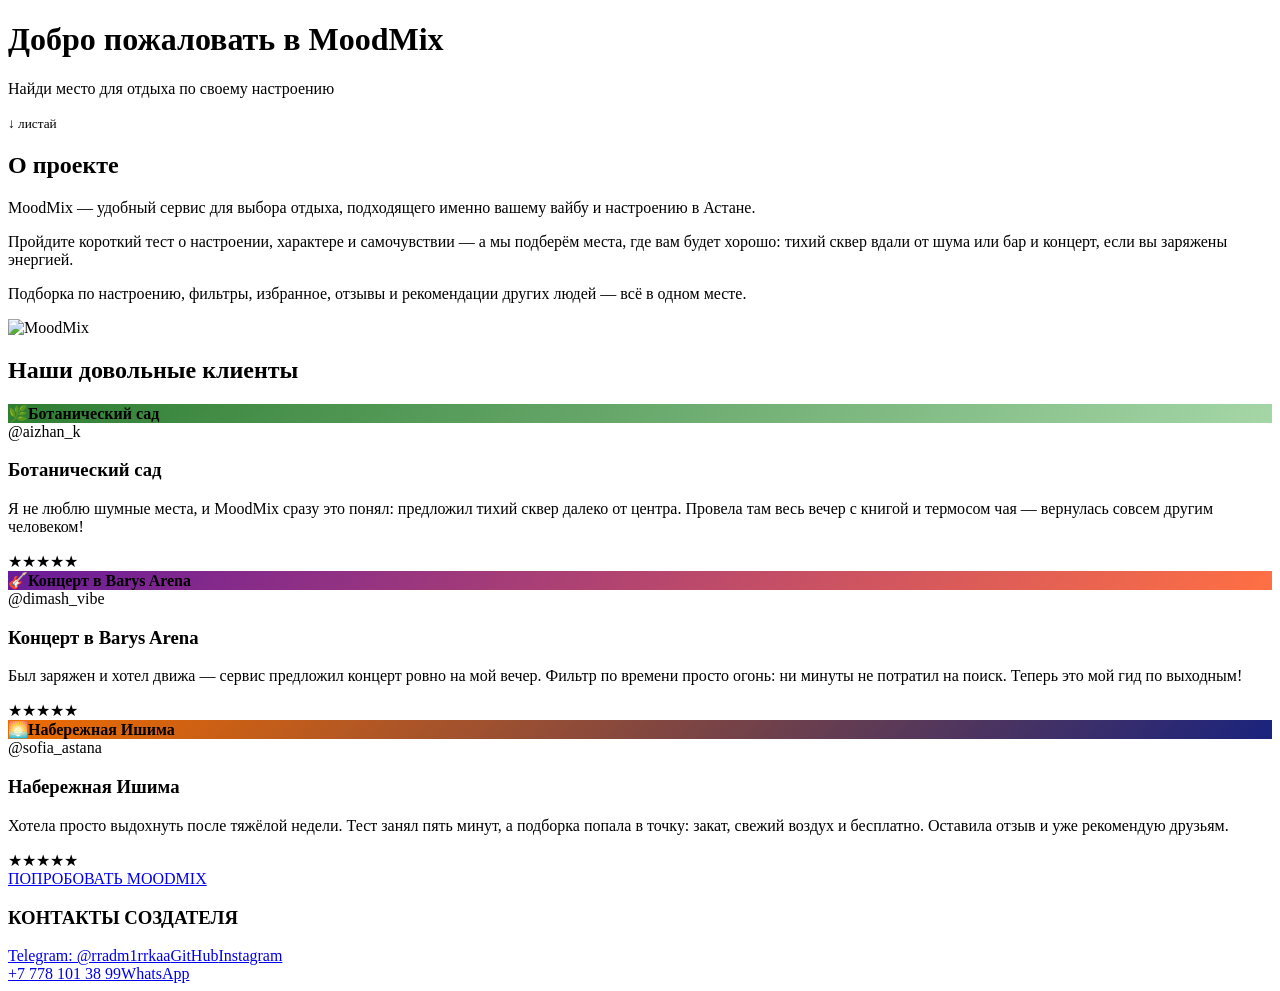
==== html/index.html @ 7e023df2 "html" ====
<!DOCTYPE html>
<html lang="ru"><head><meta charset="UTF-8"><meta name="viewport" content="width=device-width,initial-scale=1">
<title>MoodMix — Твой вайб отдыха в Астане</title>
<link href="https://fonts.googleapis.com/css2?family=Great+Vibes&family=Montserrat:wght@400;600;700&display=swap" rel="stylesheet">
<link rel="stylesheet" href="../css/style.css"></head><body>
<div id="sky"></div><div id="sun"></div><div id="moon"></div><div id="sea"></div>
<header class="hero"><div><h1>Добро пожаловать в MoodMix</h1><p>Найди место для отдыха по своему настроению</p></div><small>↓ листай</small></header>
<section class="about fade glass">
<div><h2 style="text-align:left">О проекте</h2>
<p>MoodMix — удобный сервис для выбора отдыха, подходящего именно вашему вайбу и настроению в Астане.</p>
<p>Пройдите короткий тест о настроении, характере и самочувствии — а мы подберём места, где вам будет хорошо: тихий сквер вдали от шума или бар и концерт, если вы заряжены энергией.</p>
<p>Подборка по настроению, фильтры, избранное, отзывы и рекомендации других людей — всё в одном месте.</p></div>
<img src="../img/logo.png" alt="MoodMix"></section>
<section><h2>Наши довольные клиенты</h2>
<div class="rev glass fade"><div class="ph" style="background:linear-gradient(135deg,#2e7d32,#a5d6a7)">🌿<b>Ботанический сад</b></div><div><div class="user">@aizhan_k</div><h3>Ботанический сад</h3><p>Я не люблю шумные места, и MoodMix сразу это понял: предложил тихий сквер далеко от центра. Провела там весь вечер с книгой и термосом чая — вернулась совсем другим человеком!</p><div class="stars">★★★★★</div></div></div>
<div class="rev glass fade"><div class="ph" style="background:linear-gradient(135deg,#6a1b9a,#ff7043)">🎸<b>Концерт в Barys Arena</b></div><div><div class="user">@dimash_vibe</div><h3>Концерт в Barys Arena</h3><p>Был заряжен и хотел движа — сервис предложил концерт ровно на мой вечер. Фильтр по времени просто огонь: ни минуты не потратил на поиск. Теперь это мой гид по выходным!</p><div class="stars">★★★★★</div></div></div>
<div class="rev glass fade"><div class="ph" style="background:linear-gradient(135deg,#ef6c00,#1a237e)">🌅<b>Набережная Ишима</b></div><div><div class="user">@sofia_astana</div><h3>Набережная Ишима</h3><p>Хотела просто выдохнуть после тяжёлой недели. Тест занял пять минут, а подборка попала в точку: закат, свежий воздух и бесплатно. Оставила отзыв и уже рекомендую друзьям.</p><div class="stars">★★★★★</div></div></div></section>
<section class="cta fade"><a class="btn big" href="app.html">ПОПРОБОВАТЬ MOODMIX</a></section>
<footer><h3>КОНТАКТЫ СОЗДАТЕЛЯ</h3>
<a href="https://t.me/rradm1rrkaa" target="_blank">Telegram: @rradm1rrkaa</a><a href="https://github.com/rradm1rrkaa" target="_blank">GitHub</a><a href="https://www.instagram.com/rradm1rrkaa/" target="_blank">Instagram</a><br>
<a href="tel:+77781013899">+7 778 101 38 99</a><a href="https://wa.me/+77781013899" target="_blank">WhatsApp</a></footer>
<script src="../js/landing.js"></script></body></html>
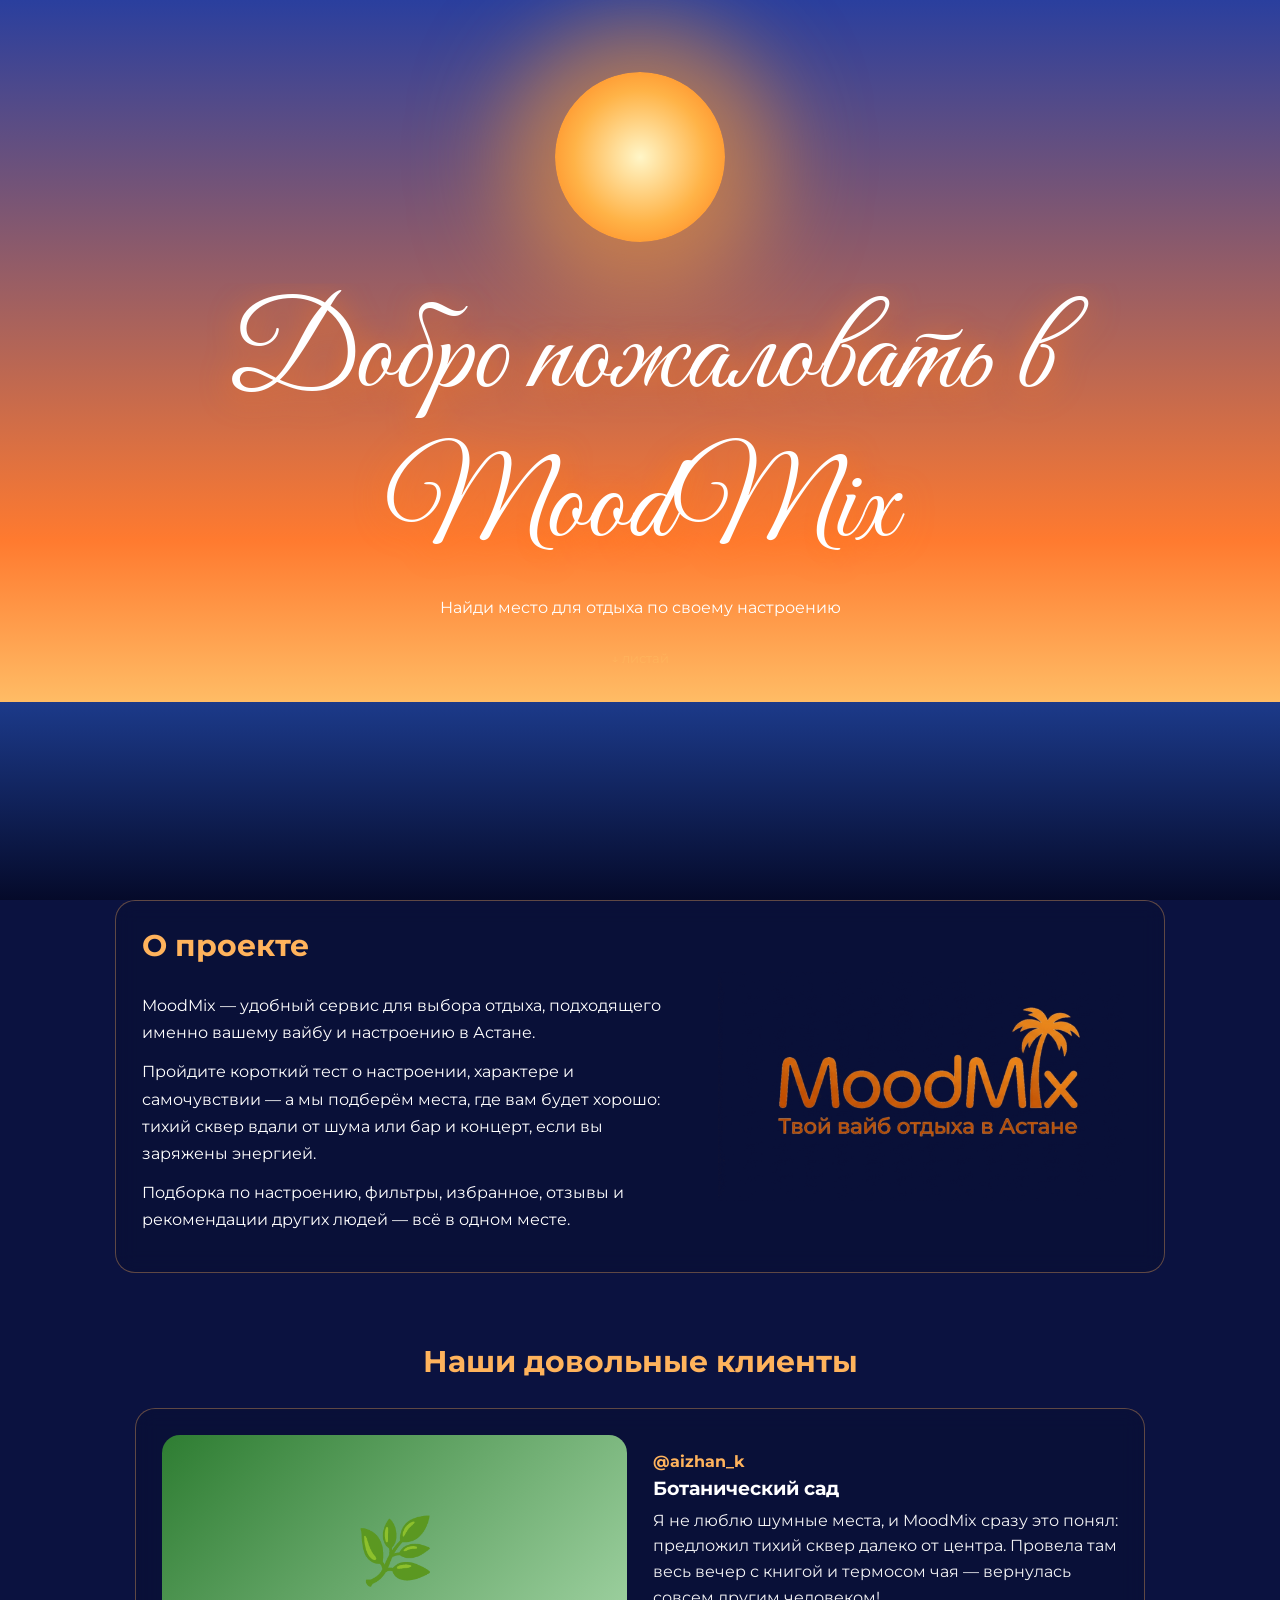
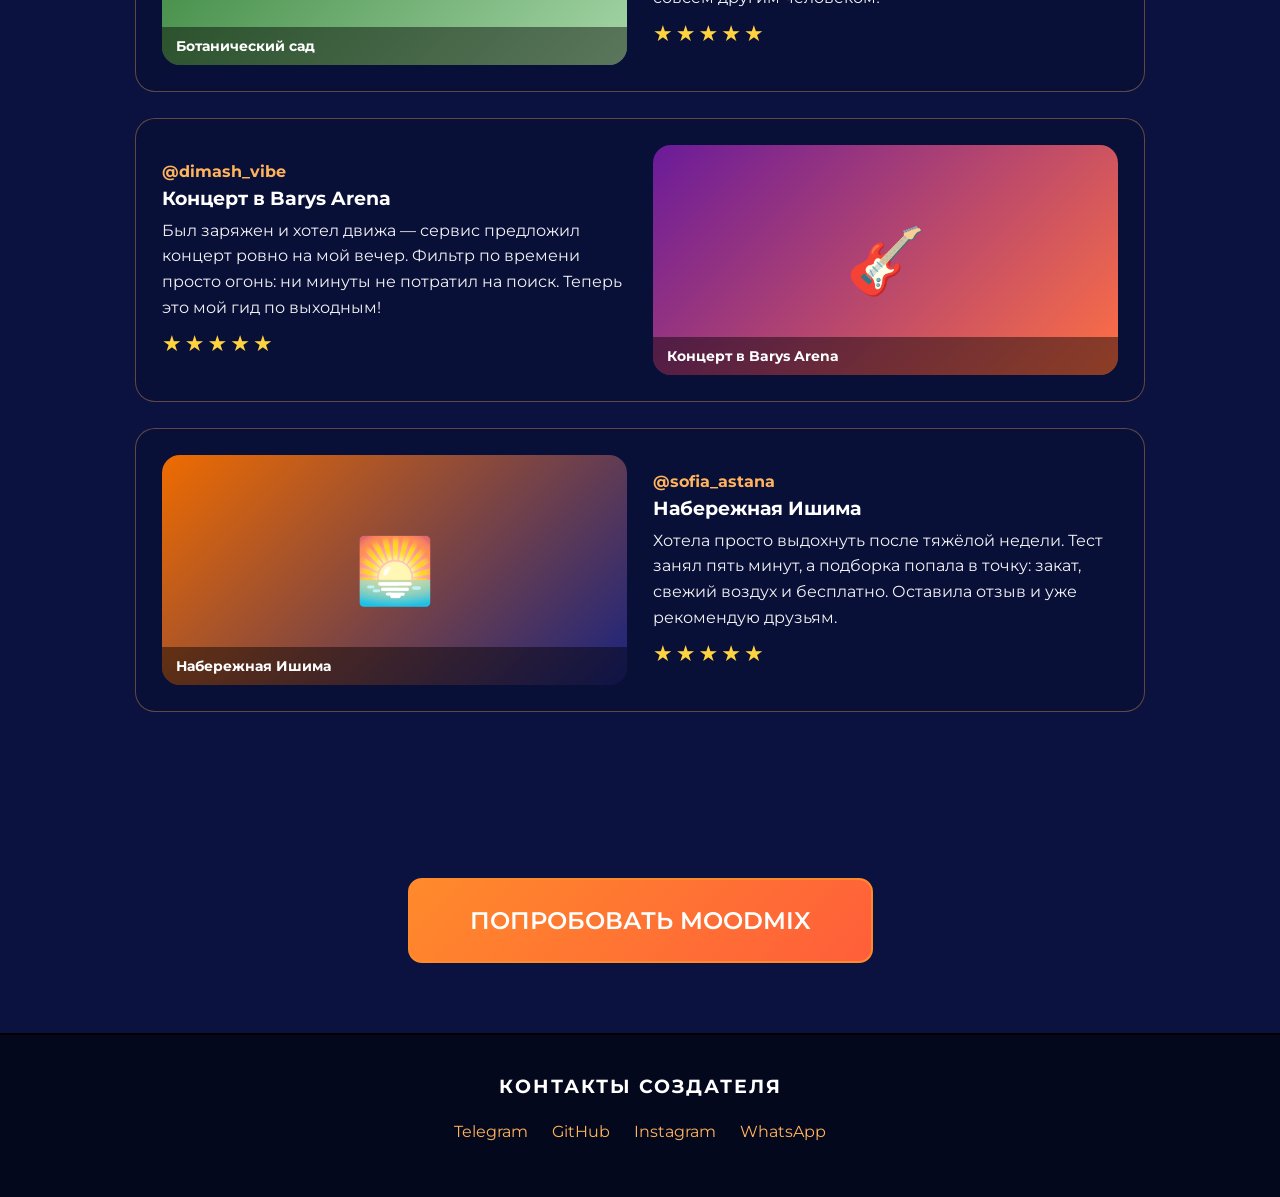
==== commit 6a022b20: "first version" ====
--- a/html/index.html
+++ b/html/index.html
@@ -1,7 +1,7 @@
 <!DOCTYPE html>
 <html lang="ru"><head><meta charset="UTF-8"><meta name="viewport" content="width=device-width,initial-scale=1">
 <title>MoodMix — Твой вайб отдыха в Астане</title>
-<link href="https://fonts.googleapis.com/css2?family=Great+Vibes&family=Montserrat:wght@400;600;700&display=swap" rel="stylesheet">
+<link rel="stylesheet" href="https://fonts.googleapis.com/css2?family=Great+Vibes&family=Montserrat:wght@400;600;700&display=swap" >
 <link rel="stylesheet" href="../css/style.css"></head><body>
 <div id="sky"></div><div id="sun"></div><div id="moon"></div><div id="sea"></div>
 <header class="hero"><div><h1>Добро пожаловать в MoodMix</h1><p>Найди место для отдыха по своему настроению</p></div><small>↓ листай</small></header>
@@ -15,8 +15,7 @@
 <div class="rev glass fade"><div class="ph" style="background:linear-gradient(135deg,#2e7d32,#a5d6a7)">🌿<b>Ботанический сад</b></div><div><div class="user">@aizhan_k</div><h3>Ботанический сад</h3><p>Я не люблю шумные места, и MoodMix сразу это понял: предложил тихий сквер далеко от центра. Провела там весь вечер с книгой и термосом чая — вернулась совсем другим человеком!</p><div class="stars">★★★★★</div></div></div>
 <div class="rev glass fade"><div class="ph" style="background:linear-gradient(135deg,#6a1b9a,#ff7043)">🎸<b>Концерт в Barys Arena</b></div><div><div class="user">@dimash_vibe</div><h3>Концерт в Barys Arena</h3><p>Был заряжен и хотел движа — сервис предложил концерт ровно на мой вечер. Фильтр по времени просто огонь: ни минуты не потратил на поиск. Теперь это мой гид по выходным!</p><div class="stars">★★★★★</div></div></div>
 <div class="rev glass fade"><div class="ph" style="background:linear-gradient(135deg,#ef6c00,#1a237e)">🌅<b>Набережная Ишима</b></div><div><div class="user">@sofia_astana</div><h3>Набережная Ишима</h3><p>Хотела просто выдохнуть после тяжёлой недели. Тест занял пять минут, а подборка попала в точку: закат, свежий воздух и бесплатно. Оставила отзыв и уже рекомендую друзьям.</p><div class="stars">★★★★★</div></div></div></section>
-<section class="cta fade"><a class="btn big" href="app.html">ПОПРОБОВАТЬ MOODMIX</a></section>
+<section class="cta fade"><a class="btn big" href="../html/app.html">ПОПРОБОВАТЬ MOODMIX</a></section>
 <footer><h3>КОНТАКТЫ СОЗДАТЕЛЯ</h3>
-<a href="https://t.me/rradm1rrkaa" target="_blank">Telegram: @rradm1rrkaa</a><a href="https://github.com/rradm1rrkaa" target="_blank">GitHub</a><a href="https://www.instagram.com/rradm1rrkaa/" target="_blank">Instagram</a><br>
-<a href="tel:+77781013899">+7 778 101 38 99</a><a href="https://wa.me/+77781013899" target="_blank">WhatsApp</a></footer>
+<a href="https://t.me/rradm1rrkaa" target="_blank">Telegram</a><a href="https://github.com/rradm1rrkaa" target="_blank">GitHub</a><a href="https://www.instagram.com/rradm1rrkaa/" target="_blank">Instagram</a><a href="https://wa.me/+77781013899" target="_blank">WhatsApp</a></footer>
 <script src="../js/landing.js"></script></body></html>
--- a/css/style.css
+++ b/css/style.css
@@ -0,0 +1,52 @@
+:root{--o:#ff8a2b;--o2:#ffb35c;--n:#0b1240;--g:rgba(10,15,50,.55)}
+*{box-sizing:border-box;margin:0}
+html{scroll-behavior:smooth}
+body{font-family:'Montserrat',system-ui,sans-serif;color:#fff;min-height:100vh;overflow-x:hidden;background:#0b1240}
+#sky{position:fixed;inset:0;z-index:-3}
+#sun,#moon{position:fixed;left:50%;border-radius:50%;z-index:-2;transform:translateX(-50%)}
+#sun{width:170px;height:170px;background:radial-gradient(#fff6c8,#ffb347 55%,#ff7a18);box-shadow:0 0 90px 50px rgba(255,160,50,.55)}
+#moon{width:90px;height:90px;top:14%;background:radial-gradient(circle at 35% 35%,#fff,#d9deef 60%,#aab3d6);box-shadow:0 0 60px 20px rgba(200,215,255,.35);opacity:0}
+#sea{position:fixed;left:0;right:0;bottom:0;height:22vh;z-index:-1;background:linear-gradient(#1c3a8a,#050a2a)}
+.hero{height:100vh;display:grid;place-items:center;text-align:center;padding:20px}
+.hero h1{font-family:'Great Vibes',cursive;font-weight:400;font-size:clamp(48px,10vw,120px);text-shadow:0 4px 30px rgba(255,120,30,.8);animation:write 3.5s ease-out both}
+@keyframes write{from{clip-path:inset(0 100% 0 0)}to{clip-path:inset(0 0 0 0)}}
+.hero p{margin-top:14px;opacity:0;animation:fade 1.5s 3.2s forwards}
+.hero small{position:absolute;bottom:26vh;animation:bob 2s infinite;color:var(--o2)}
+@keyframes fade{to{opacity:1}}@keyframes bob{50%{transform:translateY(8px)}}
+section{max-width:1050px;margin:0 auto;padding:70px 20px}
+h2{font-size:30px;color:var(--o2);margin-bottom:28px;text-align:center}
+.glass{background:var(--g);backdrop-filter:blur(10px);border:1px solid rgba(255,179,92,.35);border-radius:20px;padding:26px}
+.about{display:grid;grid-template-columns:1.3fr 1fr;gap:30px;align-items:center}
+.about img{width:100%}.about p{line-height:1.7;margin-bottom:12px}
+.rev{display:grid;grid-template-columns:1fr 1fr;gap:26px;margin-bottom:26px;align-items:center}
+.rev:nth-child(odd) .ph{order:2}
+.ph{height:230px;border-radius:18px;display:grid;place-items:center;font-size:64px;position:relative;overflow:hidden;background-size:cover;background-position:center}
+.ph b{position:absolute;bottom:0;left:0;right:0;padding:10px 14px;font-size:14px;background:rgba(0,0,0,.45)}
+.user{color:var(--o2);font-weight:700;margin-bottom:6px}.rev h3{margin-bottom:8px}.rev p{line-height:1.6;opacity:.95}
+.stars{color:#ffd23f;font-size:22px;margin-top:10px;letter-spacing:3px}
+.cta{text-align:center}
+.btn{display:inline-block;border:2px solid var(--o);background:linear-gradient(135deg,var(--o),#ff5e3a);color:#fff;padding:14px 28px;border-radius:14px;font:600 15px 'Montserrat',sans-serif;cursor:pointer;text-decoration:none;transition:.25s}
+.btn:hover{transform:translateY(-3px);box-shadow:0 8px 30px rgba(255,138,43,.6)}
+.btn.big{font-size:24px;padding:26px 60px}.btn.ghost{background:transparent}.btn.sm{padding:8px 14px;font-size:13px}
+footer{background:rgba(0,0,0,.55);text-align:center;padding:40px 20px 50px;border-top:2px solid #000}
+footer h3{letter-spacing:2px;margin-bottom:18px}footer a{color:var(--o2);margin:6px 12px;display:inline-block;text-decoration:none}footer a:hover{text-decoration:underline}
+.fade{opacity:0;transform:translateY(40px);transition:1s}.fade.in{opacity:1;transform:none}
+/* app */
+.top{display:flex;justify-content:space-between;align-items:center;padding:14px 22px;position:sticky;top:0;z-index:5;background:rgba(8,12,45,.75);backdrop-filter:blur(8px)}
+.top img{height:44px}.top nav{display:flex;gap:10px;flex-wrap:wrap}
+main{max-width:1050px;margin:0 auto;padding:30px 18px}
+.box{max-width:430px;margin:40px auto}.box h2{margin-bottom:16px}
+input,select,textarea{width:100%;padding:12px;margin:6px 0;border-radius:10px;border:1px solid var(--o2);background:rgba(255,255,255,.1);color:#fff;font:inherit}
+option{color:#000}label{font-size:13px;opacity:.85}
+.opts{display:flex;gap:8px;margin:18px 0}.opts button{flex:1;padding:12px 0;border-radius:10px;border:1px solid var(--o2);background:transparent;color:#fff;cursor:pointer;font-size:13px}.opts button:hover{background:var(--o)}
+.bar{height:8px;background:rgba(255,255,255,.2);border-radius:8px;overflow:hidden}.bar i{display:block;height:100%;background:var(--o);transition:.3s}
+.filters{display:grid;grid-template-columns:repeat(auto-fit,minmax(150px,1fr));gap:10px;margin-bottom:20px}
+.grid{display:grid;grid-template-columns:repeat(auto-fill,minmax(235px,1fr));gap:18px}
+.card{cursor:pointer;padding:0;overflow:hidden;transition:.25s}.card:hover{transform:translateY(-5px)}
+.card .ph{height:130px;border-radius:0}.card div.in{padding:14px;font-size:13px;line-height:1.5}
+.st{font-weight:700}.open{color:#6dff9c}.closed{color:#ff7a7a}
+.modal{position:fixed;inset:0;background:rgba(0,0,10,.7);display:none;place-items:center;z-index:20;padding:14px;overflow:auto}.modal.on{display:grid}
+.mc{background:#121a52;max-width:560px;width:100%;border-radius:20px;padding:22px;border:1px solid var(--o2);max-height:92vh;overflow:auto}
+.car{position:relative}.car .ph{height:200px}.car button{position:absolute;top:50%;background:rgba(0,0,0,.5);color:#fff;border:0;border-radius:50%;width:34px;height:34px;cursor:pointer}
+.row{display:flex;gap:8px;flex-wrap:wrap;margin:12px 0}.rv{border-top:1px solid rgba(255,255,255,.2);padding:8px 0;font-size:13px}
+.tag{display:inline-block;padding:3px 10px;border-radius:20px;background:rgba(255,138,43,.25);font-size:12px;margin:2px}
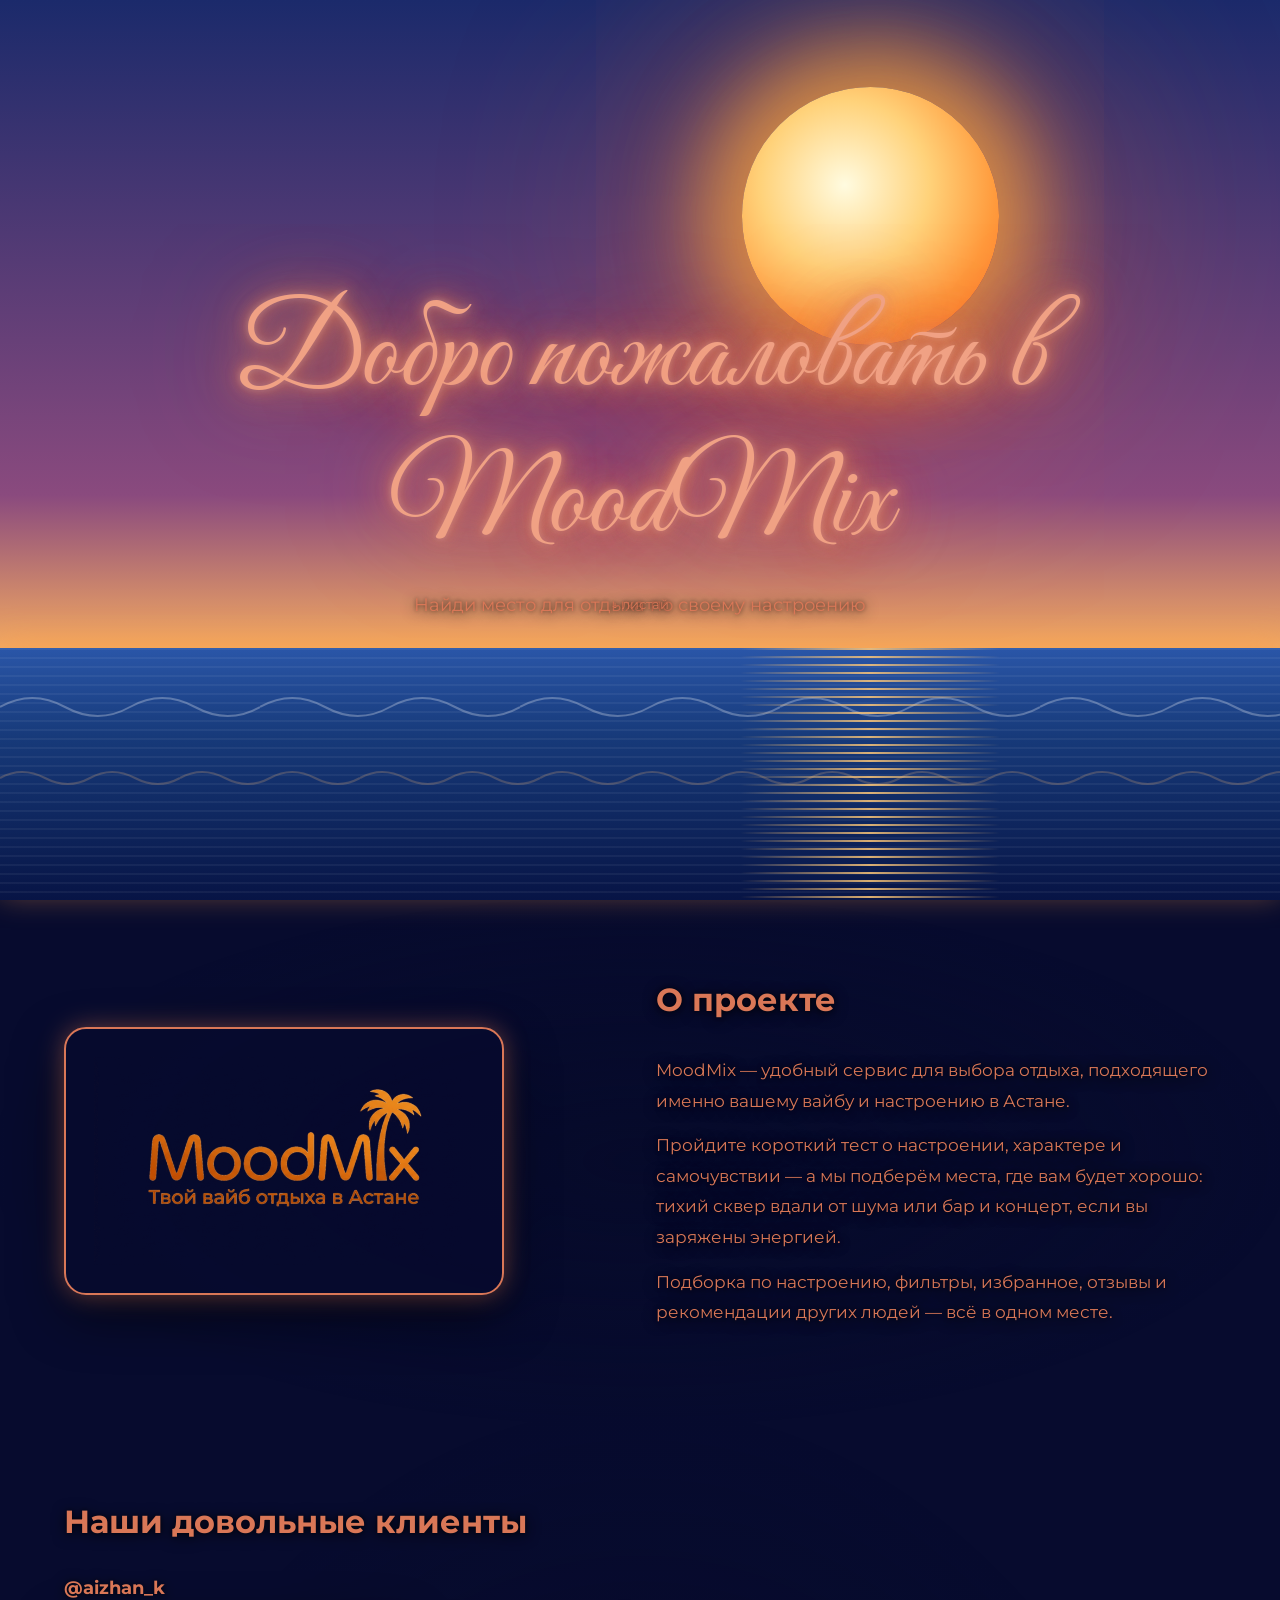
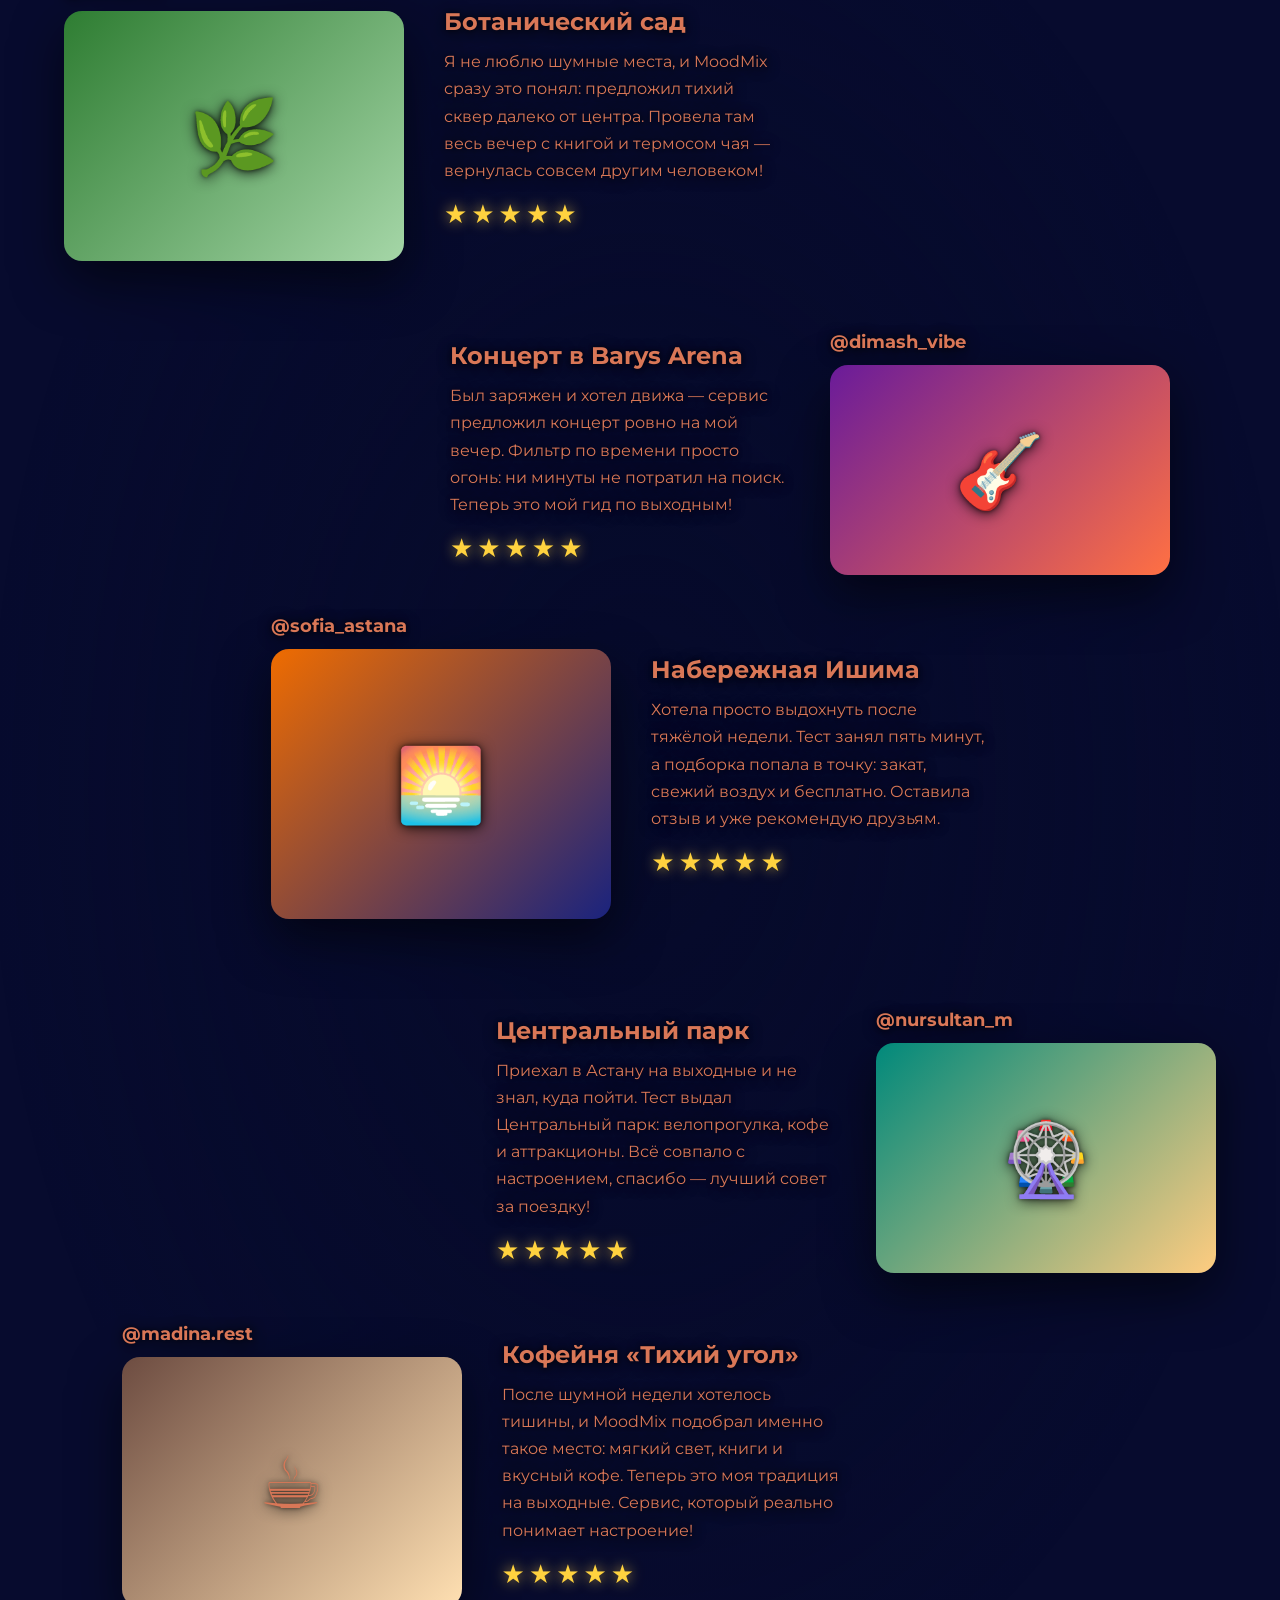
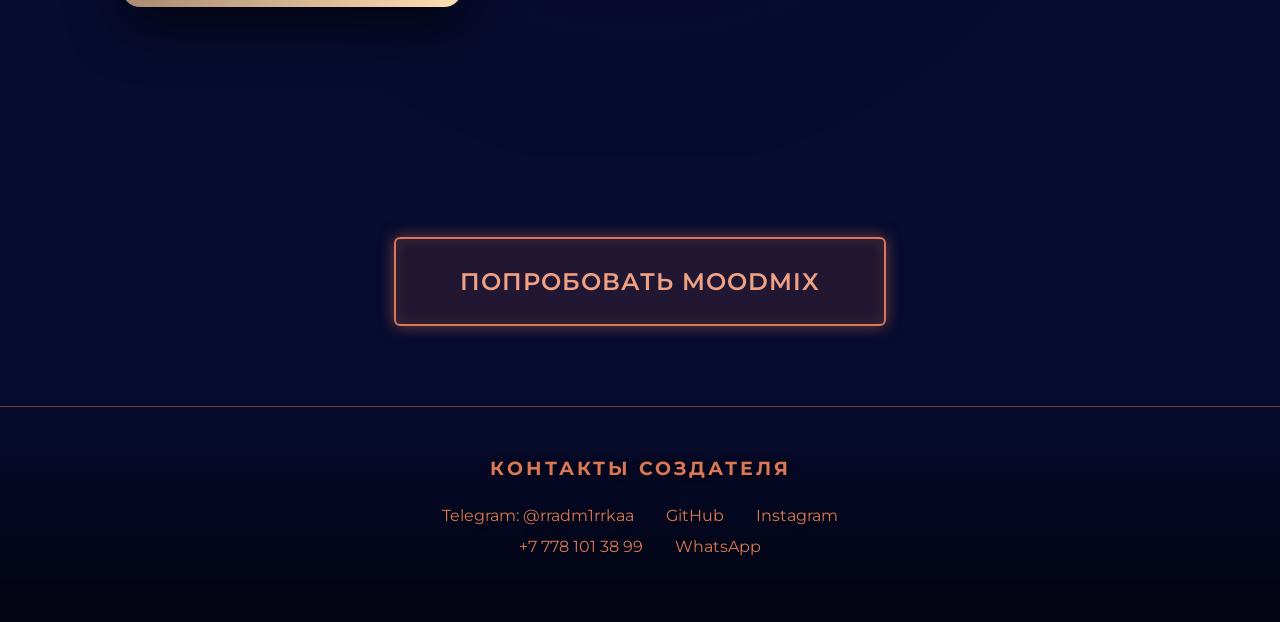
==== commit 9d13ece0: "mvp1" ====
--- a/html/index.html
+++ b/html/index.html
@@ -1,21 +1,114 @@
 <!DOCTYPE html>
-<html lang="ru"><head><meta charset="UTF-8"><meta name="viewport" content="width=device-width,initial-scale=1">
-<title>MoodMix — Твой вайб отдыха в Астане</title>
-<link rel="stylesheet" href="https://fonts.googleapis.com/css2?family=Great+Vibes&family=Montserrat:wght@400;600;700&display=swap" >
-<link rel="stylesheet" href="../css/style.css"></head><body>
-<div id="sky"></div><div id="sun"></div><div id="moon"></div><div id="sea"></div>
-<header class="hero"><div><h1>Добро пожаловать в MoodMix</h1><p>Найди место для отдыха по своему настроению</p></div><small>↓ листай</small></header>
-<section class="about fade glass">
-<div><h2 style="text-align:left">О проекте</h2>
-<p>MoodMix — удобный сервис для выбора отдыха, подходящего именно вашему вайбу и настроению в Астане.</p>
-<p>Пройдите короткий тест о настроении, характере и самочувствии — а мы подберём места, где вам будет хорошо: тихий сквер вдали от шума или бар и концерт, если вы заряжены энергией.</p>
-<p>Подборка по настроению, фильтры, избранное, отзывы и рекомендации других людей — всё в одном месте.</p></div>
-<img src="../img/logo.png" alt="MoodMix"></section>
-<section><h2>Наши довольные клиенты</h2>
-<div class="rev glass fade"><div class="ph" style="background:linear-gradient(135deg,#2e7d32,#a5d6a7)">🌿<b>Ботанический сад</b></div><div><div class="user">@aizhan_k</div><h3>Ботанический сад</h3><p>Я не люблю шумные места, и MoodMix сразу это понял: предложил тихий сквер далеко от центра. Провела там весь вечер с книгой и термосом чая — вернулась совсем другим человеком!</p><div class="stars">★★★★★</div></div></div>
-<div class="rev glass fade"><div class="ph" style="background:linear-gradient(135deg,#6a1b9a,#ff7043)">🎸<b>Концерт в Barys Arena</b></div><div><div class="user">@dimash_vibe</div><h3>Концерт в Barys Arena</h3><p>Был заряжен и хотел движа — сервис предложил концерт ровно на мой вечер. Фильтр по времени просто огонь: ни минуты не потратил на поиск. Теперь это мой гид по выходным!</p><div class="stars">★★★★★</div></div></div>
-<div class="rev glass fade"><div class="ph" style="background:linear-gradient(135deg,#ef6c00,#1a237e)">🌅<b>Набережная Ишима</b></div><div><div class="user">@sofia_astana</div><h3>Набережная Ишима</h3><p>Хотела просто выдохнуть после тяжёлой недели. Тест занял пять минут, а подборка попала в точку: закат, свежий воздух и бесплатно. Оставила отзыв и уже рекомендую друзьям.</p><div class="stars">★★★★★</div></div></div></section>
-<section class="cta fade"><a class="btn big" href="../html/app.html">ПОПРОБОВАТЬ MOODMIX</a></section>
-<footer><h3>КОНТАКТЫ СОЗДАТЕЛЯ</h3>
-<a href="https://t.me/rradm1rrkaa" target="_blank">Telegram</a><a href="https://github.com/rradm1rrkaa" target="_blank">GitHub</a><a href="https://www.instagram.com/rradm1rrkaa/" target="_blank">Instagram</a><a href="https://wa.me/+77781013899" target="_blank">WhatsApp</a></footer>
-<script src="../js/landing.js"></script></body></html>
+<html lang="ru">
+<head>
+  <meta charset="UTF-8">
+  <meta name="viewport" content="width=device-width, initial-scale=1">
+  <title>MoodMix — Твой вайб отдыха в Астане</title>
+  <link href="https://fonts.googleapis.com/css2?family=Great+Vibes&family=Montserrat:wght@400;600;700&display=swap" rel="stylesheet">
+  <link rel="stylesheet" href="../css/style.css">
+</head>
+<body>
+  <!-- Фон: небо, солнце, луна, море (управляется js/landing.js) -->
+  <div id="sky"></div><div id="sun"></div><div id="moon"></div><div id="sea"></div>
+
+  <!-- Приветствие -->
+  <header class="hero">
+    <div>
+      <h1>Добро пожаловать в MoodMix</h1>
+      <p>Найди место для отдыха по своему настроению</p>
+    </div>
+    <small>↓ листай</small>
+  </header>
+
+  <!-- Описание проекта: логотип в рамке слева, текст у правого края -->
+  <section class="about soft fade">
+    <div class="about-text">
+      <h2>О проекте</h2>
+      <p>MoodMix — удобный сервис для выбора отдыха, подходящего именно вашему вайбу и настроению в Астане.</p>
+      <p>Пройдите короткий тест о настроении, характере и самочувствии — а мы подберём места, где вам будет хорошо: тихий сквер вдали от шума или бар и концерт, если вы заряжены энергией.</p>
+      <p>Подборка по настроению, фильтры, избранное, отзывы и рекомендации других людей — всё в одном месте.</p>
+    </div>
+    <div class="logo-frame"><img src="../img/logo.png" alt="MoodMix"></div>
+  </section>
+
+  <!-- Отзывы: 1) юзер 2) фото 3) название места 4) отзыв 5) рейтинг -->
+  <section class="reviews soft">
+    <h2>Наши довольные клиенты</h2>
+
+    <article class="review fade">
+      <div class="review-media">
+        <p class="review-user">@aizhan_k</p>
+        <div class="photo" style="background: linear-gradient(135deg,#2e7d32,#a5d6a7)">🌿</div>
+      </div>
+      <div class="review-body">
+        <h3>Ботанический сад</h3>
+        <p>Я не люблю шумные места, и MoodMix сразу это понял: предложил тихий сквер далеко от центра. Провела там весь вечер с книгой и термосом чая — вернулась совсем другим человеком!</p>
+        <div class="stars">★★★★★</div>
+      </div>
+    </article>
+
+    <article class="review fade">
+      <div class="review-media">
+        <p class="review-user">@dimash_vibe</p>
+        <div class="photo" style="background: linear-gradient(135deg,#6a1b9a,#ff7043)">🎸</div>
+      </div>
+      <div class="review-body">
+        <h3>Концерт в Barys Arena</h3>
+        <p>Был заряжен и хотел движа — сервис предложил концерт ровно на мой вечер. Фильтр по времени просто огонь: ни минуты не потратил на поиск. Теперь это мой гид по выходным!</p>
+        <div class="stars">★★★★★</div>
+      </div>
+    </article>
+
+    <article class="review fade">
+      <div class="review-media">
+        <p class="review-user">@sofia_astana</p>
+        <div class="photo" style="background: linear-gradient(135deg,#ef6c00,#1a237e)">🌅</div>
+      </div>
+      <div class="review-body">
+        <h3>Набережная Ишима</h3>
+        <p>Хотела просто выдохнуть после тяжёлой недели. Тест занял пять минут, а подборка попала в точку: закат, свежий воздух и бесплатно. Оставила отзыв и уже рекомендую друзьям.</p>
+        <div class="stars">★★★★★</div>
+      </div>
+    </article>
+
+    <article class="review fade">
+      <div class="review-media">
+        <p class="review-user">@nursultan_m</p>
+        <div class="photo" style="background: linear-gradient(135deg,#00897b,#ffcc80)">🎡</div>
+      </div>
+      <div class="review-body">
+        <h3>Центральный парк</h3>
+        <p>Приехал в Астану на выходные и не знал, куда пойти. Тест выдал Центральный парк: велопрогулка, кофе и аттракционы. Всё совпало с настроением, спасибо — лучший совет за поездку!</p>
+        <div class="stars">★★★★★</div>
+      </div>
+    </article>
+
+    <article class="review fade">
+      <div class="review-media">
+        <p class="review-user">@madina.rest</p>
+        <div class="photo" style="background: linear-gradient(135deg,#6d4c41,#ffe0b2)">☕</div>
+      </div>
+      <div class="review-body">
+        <h3>Кофейня «Тихий угол»</h3>
+        <p>После шумной недели хотелось тишины, и MoodMix подобрал именно такое место: мягкий свет, книги и вкусный кофе. Теперь это моя традиция на выходные. Сервис, который реально понимает настроение!</p>
+        <div class="stars">★★★★★</div>
+      </div>
+    </article>
+  </section>
+
+  <section class="cta fade">
+    <a class="btn big" href="app.html">ПОПРОБОВАТЬ MOODMIX</a>
+  </section>
+
+  <footer>
+    <h3>КОНТАКТЫ СОЗДАТЕЛЯ</h3>
+    <a href="https://t.me/rradm1rrkaa" target="_blank">Telegram: @rradm1rrkaa</a>
+    <a href="https://github.com/rradm1rrkaa" target="_blank">GitHub</a>
+    <a href="https://www.instagram.com/rradm1rrkaa/" target="_blank">Instagram</a><br>
+    <a href="tel:+77781013899">+7 778 101 38 99</a>
+    <a href="https://wa.me/+77781013899" target="_blank">WhatsApp</a>
+  </footer>
+
+  <script src="../js/landing.js"></script>
+</body>
+</html>
--- a/css/style.css
+++ b/css/style.css
@@ -1,52 +1,187 @@
-:root{--o:#ff8a2b;--o2:#ffb35c;--n:#0b1240;--g:rgba(10,15,50,.55)}
-*{box-sizing:border-box;margin:0}
-html{scroll-behavior:smooth}
-body{font-family:'Montserrat',system-ui,sans-serif;color:#fff;min-height:100vh;overflow-x:hidden;background:#0b1240}
-#sky{position:fixed;inset:0;z-index:-3}
-#sun,#moon{position:fixed;left:50%;border-radius:50%;z-index:-2;transform:translateX(-50%)}
-#sun{width:170px;height:170px;background:radial-gradient(#fff6c8,#ffb347 55%,#ff7a18);box-shadow:0 0 90px 50px rgba(255,160,50,.55)}
-#moon{width:90px;height:90px;top:14%;background:radial-gradient(circle at 35% 35%,#fff,#d9deef 60%,#aab3d6);box-shadow:0 0 60px 20px rgba(200,215,255,.35);opacity:0}
-#sea{position:fixed;left:0;right:0;bottom:0;height:22vh;z-index:-1;background:linear-gradient(#1c3a8a,#050a2a)}
-.hero{height:100vh;display:grid;place-items:center;text-align:center;padding:20px}
-.hero h1{font-family:'Great Vibes',cursive;font-weight:400;font-size:clamp(48px,10vw,120px);text-shadow:0 4px 30px rgba(255,120,30,.8);animation:write 3.5s ease-out both}
-@keyframes write{from{clip-path:inset(0 100% 0 0)}to{clip-path:inset(0 0 0 0)}}
-.hero p{margin-top:14px;opacity:0;animation:fade 1.5s 3.2s forwards}
-.hero small{position:absolute;bottom:26vh;animation:bob 2s infinite;color:var(--o2)}
-@keyframes fade{to{opacity:1}}@keyframes bob{50%{transform:translateY(8px)}}
-section{max-width:1050px;margin:0 auto;padding:70px 20px}
-h2{font-size:30px;color:var(--o2);margin-bottom:28px;text-align:center}
-.glass{background:var(--g);backdrop-filter:blur(10px);border:1px solid rgba(255,179,92,.35);border-radius:20px;padding:26px}
-.about{display:grid;grid-template-columns:1.3fr 1fr;gap:30px;align-items:center}
-.about img{width:100%}.about p{line-height:1.7;margin-bottom:12px}
-.rev{display:grid;grid-template-columns:1fr 1fr;gap:26px;margin-bottom:26px;align-items:center}
-.rev:nth-child(odd) .ph{order:2}
-.ph{height:230px;border-radius:18px;display:grid;place-items:center;font-size:64px;position:relative;overflow:hidden;background-size:cover;background-position:center}
-.ph b{position:absolute;bottom:0;left:0;right:0;padding:10px 14px;font-size:14px;background:rgba(0,0,0,.45)}
-.user{color:var(--o2);font-weight:700;margin-bottom:6px}.rev h3{margin-bottom:8px}.rev p{line-height:1.6;opacity:.95}
-.stars{color:#ffd23f;font-size:22px;margin-top:10px;letter-spacing:3px}
-.cta{text-align:center}
-.btn{display:inline-block;border:2px solid var(--o);background:linear-gradient(135deg,var(--o),#ff5e3a);color:#fff;padding:14px 28px;border-radius:14px;font:600 15px 'Montserrat',sans-serif;cursor:pointer;text-decoration:none;transition:.25s}
-.btn:hover{transform:translateY(-3px);box-shadow:0 8px 30px rgba(255,138,43,.6)}
-.btn.big{font-size:24px;padding:26px 60px}.btn.ghost{background:transparent}.btn.sm{padding:8px 14px;font-size:13px}
-footer{background:rgba(0,0,0,.55);text-align:center;padding:40px 20px 50px;border-top:2px solid #000}
-footer h3{letter-spacing:2px;margin-bottom:18px}footer a{color:var(--o2);margin:6px 12px;display:inline-block;text-decoration:none}footer a:hover{text-decoration:underline}
-.fade{opacity:0;transform:translateY(40px);transition:1s}.fade.in{opacity:1;transform:none}
-/* app */
-.top{display:flex;justify-content:space-between;align-items:center;padding:14px 22px;position:sticky;top:0;z-index:5;background:rgba(8,12,45,.75);backdrop-filter:blur(8px)}
-.top img{height:44px}.top nav{display:flex;gap:10px;flex-wrap:wrap}
-main{max-width:1050px;margin:0 auto;padding:30px 18px}
-.box{max-width:430px;margin:40px auto}.box h2{margin-bottom:16px}
-input,select,textarea{width:100%;padding:12px;margin:6px 0;border-radius:10px;border:1px solid var(--o2);background:rgba(255,255,255,.1);color:#fff;font:inherit}
-option{color:#000}label{font-size:13px;opacity:.85}
-.opts{display:flex;gap:8px;margin:18px 0}.opts button{flex:1;padding:12px 0;border-radius:10px;border:1px solid var(--o2);background:transparent;color:#fff;cursor:pointer;font-size:13px}.opts button:hover{background:var(--o)}
-.bar{height:8px;background:rgba(255,255,255,.2);border-radius:8px;overflow:hidden}.bar i{display:block;height:100%;background:var(--o);transition:.3s}
-.filters{display:grid;grid-template-columns:repeat(auto-fit,minmax(150px,1fr));gap:10px;margin-bottom:20px}
-.grid{display:grid;grid-template-columns:repeat(auto-fill,minmax(235px,1fr));gap:18px}
-.card{cursor:pointer;padding:0;overflow:hidden;transition:.25s}.card:hover{transform:translateY(-5px)}
-.card .ph{height:130px;border-radius:0}.card div.in{padding:14px;font-size:13px;line-height:1.5}
-.st{font-weight:700}.open{color:#6dff9c}.closed{color:#ff7a7a}
-.modal{position:fixed;inset:0;background:rgba(0,0,10,.7);display:none;place-items:center;z-index:20;padding:14px;overflow:auto}.modal.on{display:grid}
-.mc{background:#121a52;max-width:560px;width:100%;border-radius:20px;padding:22px;border:1px solid var(--o2);max-height:92vh;overflow:auto}
-.car{position:relative}.car .ph{height:200px}.car button{position:absolute;top:50%;background:rgba(0,0,0,.5);color:#fff;border:0;border-radius:50%;width:34px;height:34px;cursor:pointer}
-.row{display:flex;gap:8px;flex-wrap:wrap;margin:12px 0}.rv{border-top:1px solid rgba(255,255,255,.2);padding:8px 0;font-size:13px}
-.tag{display:inline-block;padding:3px 10px;border-radius:20px;background:rgba(255,138,43,.25);font-size:12px;margin:2px}
+/* ==========================================================
+   MoodMix — стили. Разделы: 1 Переменные · 2 Фон-закат
+   3 Фон-пляж · 4 Главная · 5 Кнопки · 6 Сервис · 7 Адаптив
+   ========================================================== */
+
+/* ---------- 1. Переменные и база ---------- */
+:root {
+  --c: #D97757;                 /* фирменный цвет Claude */
+  --c-light: #F0A184;
+  --night: #070b2e;
+  --text-shadow: 0 2px 14px rgba(0,0,0,.85), 0 0 4px rgba(0,0,0,.6);
+  --box-shadow: 0 20px 50px rgba(0,0,0,.55);
+  --sun-x: 68%;                 /* положение солнца по горизонтали */
+}
+* { box-sizing: border-box; margin: 0; }
+html { scroll-behavior: smooth; }
+body {
+  font-family: 'Montserrat', system-ui, sans-serif;
+  color: var(--c); text-shadow: var(--text-shadow);
+  background: var(--night); min-height: 100vh; overflow-x: hidden;
+}
+h2 { font-size: 32px; text-align: center; margin-bottom: 36px; }
+
+/* ---------- 2. Фон «закат» (небо, солнце, луна, море) ---------- */
+#sky { position: fixed; inset: 0; z-index: -4; }
+
+#sun {
+  position: fixed; left: var(--sun-x); top: 24%; z-index: -2;
+  width: min(560px, 90vw); aspect-ratio: 1; transform: translate(-50%, -50%);
+}
+#sun::after {                   /* ядро */
+  content: ''; position: absolute; inset: 27%; border-radius: 50%;
+  background: radial-gradient(circle at 40% 38%, #fffbe0, #ffd27a 38%, #ff9a3c 68%, #ff6a1f);
+  box-shadow: 0 0 80px 40px rgba(255,170,60,.7), 0 0 200px 100px rgba(255,110,40,.35);
+}
+#moon {
+  position: fixed; left: 30%; top: 16%; z-index: -2; width: 90px; height: 90px; border-radius: 50%;
+  background: radial-gradient(circle at 35% 35%, #fff, #d9deef 60%, #aab3d6);
+  box-shadow: 0 0 60px 20px rgba(200,215,255,.35); opacity: 0;
+}
+
+#sea {
+  position: fixed; left: 0; right: 0; bottom: 0; height: 28vh; z-index: -1; overflow: hidden;
+  background: linear-gradient(#2a56a8, #173a7a 35%, #071445);
+  box-shadow: 0 -6px 30px rgba(255,160,70,.45);
+}
+#sea::before {                  /* текстура: волны + рябь, медленно «плывут» */
+  content: ''; position: absolute; inset: 0;
+  background:
+    url("data:image/svg+xml,%3Csvg xmlns='http://www.w3.org/2000/svg' width='260' height='44'%3E%3Cpath d='M0 22Q32 4 65 22T130 22T195 22T260 22' fill='none' stroke='rgba(255,255,255,.28)' stroke-width='2'/%3E%3C/svg%3E") repeat-x 0 18% / 260px 44px,
+    url("data:image/svg+xml,%3Csvg xmlns='http://www.w3.org/2000/svg' width='180' height='34'%3E%3Cpath d='M0 17Q22 5 45 17T90 17T135 17T180 17' fill='none' stroke='rgba(255,190,120,.22)' stroke-width='2'/%3E%3C/svg%3E") repeat-x 0 52% / 180px 34px,
+    repeating-linear-gradient(180deg, rgba(255,255,255,.05) 0 2px, transparent 2px 9px);
+  animation: drift 16s linear infinite;
+}
+#sea::after {                   /* солнечная дорожка на воде */
+  content: ''; position: absolute; top: 0; bottom: 0; width: 260px; left: calc(var(--sun-x) - 130px);
+  background: repeating-linear-gradient(180deg, rgba(255,200,120,.85) 0 2px, transparent 2px 8px);
+  -webkit-mask-image: linear-gradient(90deg, transparent, #000 50%, transparent);
+          mask-image: linear-gradient(90deg, transparent, #000 50%, transparent);
+  opacity: var(--sun, 1); animation: shimmer 2.4s ease-in-out infinite alternate;
+}
+@keyframes drift   { to { background-position: 260px 18%, -180px 52%, 0 0; } }
+@keyframes shimmer { from { transform: scaleX(.8); } to { transform: scaleX(1.15); } }
+
+/* ---------- 3. Фон «пляж с пальмами» (страница теста) ---------- */
+#beach { position: fixed; inset: 0; z-index: -3; display: none; }
+#beach svg { width: 100%; height: 100%; }
+[data-scene="beach"] #beach { display: block; }
+[data-scene="beach"] :is(#sky, #sun, #moon, #sea) { display: none; }
+
+/* ---------- 4. Главная ---------- */
+.hero { height: 100vh; display: grid; place-items: center; text-align: center; padding: 20px; position: relative; }
+.hero h1 {
+  font: 400 clamp(46px, 9.5vw, 118px) 'Great Vibes', cursive; color: var(--c-light);
+  text-shadow: 0 0 6px #fff3, 0 0 14px var(--c), 0 0 32px var(--c), 0 0 64px var(--c), 0 0 110px #b4482a;
+  animation: write 3.5s ease-out both, neon 3s 3.5s ease-in-out infinite alternate;
+}
+.hero p { margin-top: 16px; font-size: 18px; opacity: 0; animation: fade 1.5s 3.2s forwards; }
+.hero small { position: absolute; bottom: 32vh; animation: bob 2s infinite; }
+@keyframes write { from { clip-path: inset(-60px 100% -60px -60px); } to { clip-path: inset(-60px); } }
+@keyframes neon  { to { filter: brightness(1.15) drop-shadow(0 0 12px var(--c)); } }
+@keyframes fade  { to { opacity: 1; } }
+@keyframes bob   { 50% { transform: translateY(8px); } }
+
+section { max-width: 1050px; margin: 0 auto; padding: 80px 24px; }
+.soft { background: radial-gradient(ellipse at center, rgba(6,10,40,.6), transparent 72%); }  /* мягкая подложка без рамок */
+
+/* О проекте: логотип в рамке слева, описание у правого края */
+.about { display: grid; grid-template-columns: minmax(260px, 440px) 1fr; gap: 40px; align-items: center; max-width: 1400px; padding: 80px 5vw; }
+.about-text { justify-self: end; max-width: 560px; }
+.logo-frame { order: -1; padding: 28px; border-radius: 22px; background: rgba(7,11,46,.88); border: 2px solid var(--c); box-shadow: 0 0 24px rgba(217,119,87,.45), var(--box-shadow); }
+.about h2 { text-align: left; }
+.about p { line-height: 1.8; margin-bottom: 14px; font-size: 17px; }
+.logo-frame img { display: block; width: 100%; }
+
+/* Отзывы: прижаты к левому краю */
+.reviews { max-width: 1400px; padding: 80px 5vw; }
+.reviews h2 { text-align: left; }
+
+.review { display: grid; grid-template-columns: 1fr 1fr; gap: 40px; align-items: center; width: min(720px, 100%); margin-bottom: 70px; }
+/* «Хаотичное» расположение: у каждого отзыва свой сдвиг, отступ и порядок */
+.review:nth-of-type(1) { margin-left: 0; }
+.review:nth-of-type(2) { margin-left: auto; margin-right: 4%; margin-bottom: 40px; }
+.review:nth-of-type(3) { margin-left: 18%; margin-bottom: 90px; }
+.review:nth-of-type(4) { margin-left: auto; margin-bottom: 50px; }
+.review:nth-of-type(5) { margin-left: 5%; }
+.review:nth-of-type(2) .review-media, .review:nth-of-type(4) .review-media { order: 2; }
+.review:nth-of-type(2) .photo { height: 210px; }
+.review:nth-of-type(3) .photo { height: 270px; }
+.review:nth-of-type(4) .photo { height: 230px; }
+.review-user { font-weight: 700; font-size: 18px; margin-bottom: 12px; }
+.photo { height: 250px; border-radius: 18px; display: grid; place-items: center; font-size: 72px; box-shadow: var(--box-shadow); }
+.review-body h3 { font-size: 24px; margin-bottom: 12px; }
+.review-body p { line-height: 1.7; font-size: 16px; }
+.stars { color: #ffd23f; font-size: 26px; letter-spacing: 4px; margin-top: 14px; text-shadow: 0 0 14px rgba(255,210,63,.7); }
+
+.cta { text-align: center; }
+footer { text-align: center; padding: 50px 20px 60px; border-top: 1px solid rgba(217,119,87,.5); background: linear-gradient(transparent, rgba(0,0,0,.6)); }
+footer h3 { letter-spacing: 3px; margin-bottom: 20px; }
+footer a { color: var(--c); margin: 6px 14px; display: inline-block; text-decoration: none; }
+footer a:hover { color: var(--c-light); text-shadow: 0 0 14px var(--c); }
+.fade { opacity: 0; transform: translateY(40px); transition: 1s; }
+.fade.in { opacity: 1; transform: none; }
+
+/* ---------- 5. Кнопки ---------- */
+.btn {
+  display: inline-block; padding: 14px 28px; border-radius: 14px; cursor: pointer; text-decoration: none;
+  font: 600 15px 'Montserrat', sans-serif; color: var(--c-light); text-shadow: none;
+  border: 2px solid var(--c); background: rgba(217,119,87,.12);
+  box-shadow: 0 0 16px rgba(217,119,87,.5), inset 0 0 14px rgba(217,119,87,.18); transition: .25s;
+}
+.btn:hover { background: var(--c); color: #1b0f0a; transform: translateY(-3px); box-shadow: 0 10px 34px rgba(217,119,87,.75); }
+.btn.big { font-size: 24px; padding: 28px 64px; border-radius: 6px; letter-spacing: 1px; }
+.btn.ghost { background: rgba(0,0,0,.25); box-shadow: 0 4px 14px rgba(0,0,0,.4); }
+.btn.sm { padding: 8px 14px; font-size: 13px; }
+
+/* ---------- 6. Сервис (app.html) ---------- */
+.top { display: flex; justify-content: space-between; align-items: center; padding: 12px 26px; position: sticky; top: 0; z-index: 5; background: rgba(7,11,46,.78); backdrop-filter: blur(8px); box-shadow: 0 6px 24px rgba(0,0,0,.5); }
+.top img { height: 52px; }
+.top nav { display: flex; gap: 10px; flex-wrap: wrap; }
+main { max-width: 1050px; margin: 0 auto; padding: 30px 18px; }
+main.center { display: grid; place-items: center; min-height: calc(100vh - 76px); }
+
+.glass { background: rgba(8,12,40,.68); border: 1px solid rgba(217,119,87,.3); border-radius: 20px; padding: 26px; box-shadow: var(--box-shadow); backdrop-filter: blur(8px); }
+.box { width: min(460px, 92vw); }
+.box h2 { margin-bottom: 16px; }
+.quiz { width: min(580px, 92vw); height: 410px; display: flex; flex-direction: column; justify-content: space-between; }   /* окно теста — фиксированного размера */
+.quiz h2 { min-height: 96px; display: flex; align-items: center; margin: 0; }
+.quiz .opts { display: grid; grid-template-columns: repeat(5, 1fr); margin: 0; }
+
+input, select, textarea { width: 100%; padding: 12px; margin: 6px 0; border-radius: 10px; border: 1px solid var(--c); background: rgba(0,0,0,.35); color: var(--c-light); font: inherit; text-shadow: none; }
+option { color: #000; }
+label { font-size: 13px; }
+.opts { display: flex; gap: 8px; margin: 18px 0; }
+.opts button { flex: 1; padding: 12px 4px; border-radius: 10px; border: 1px solid var(--c); background: rgba(0,0,0,.3); color: var(--c-light); cursor: pointer; font-size: 13px; text-shadow: none; transition: .2s; }
+.opts button:hover { background: var(--c); color: #1b0f0a; }
+.bar { height: 8px; background: rgba(255,255,255,.15); border-radius: 8px; overflow: hidden; }
+.bar i { display: block; height: 100%; background: var(--c); box-shadow: 0 0 12px var(--c); transition: .3s; }
+
+.filters { display: grid; grid-template-columns: repeat(auto-fit, minmax(150px, 1fr)); gap: 10px; margin-bottom: 22px; }
+.grid { display: grid; grid-template-columns: repeat(auto-fill, minmax(240px, 1fr)); gap: 20px; }
+.card { cursor: pointer; padding: 0; overflow: hidden; transition: .25s; }
+.card:hover { transform: translateY(-5px); }
+.card .ph { height: 130px; display: grid; place-items: center; font-size: 56px; }
+.card .in { padding: 14px; font-size: 13px; line-height: 1.55; }
+.st { font-weight: 700; }
+.open { color: #6dff9c; }
+.closed { color: #ff7a7a; }
+
+.modal { position: fixed; inset: 0; background: rgba(0,0,10,.7); display: none; place-items: center; z-index: 20; padding: 14px; overflow: auto; }
+.modal.on { display: grid; }
+.mc { background: #0f1648; max-width: 560px; width: 100%; border-radius: 20px; padding: 22px; border: 1px solid var(--c); box-shadow: var(--box-shadow); max-height: 92vh; overflow: auto; }
+.car { position: relative; }
+.car .ph { height: 200px; border-radius: 14px; display: grid; place-items: center; font-size: 64px; }
+.car button { position: absolute; top: 50%; background: rgba(0,0,0,.55); color: var(--c-light); border: 0; border-radius: 50%; width: 34px; height: 34px; cursor: pointer; }
+.row { display: flex; gap: 8px; flex-wrap: wrap; margin: 12px 0; }
+.rv { border-top: 1px solid rgba(217,119,87,.3); padding: 8px 0; font-size: 13px; }
+.tag { display: inline-block; padding: 3px 10px; border-radius: 20px; background: rgba(217,119,87,.22); font-size: 12px; margin: 2px; }
+
+/* ---------- 7. Адаптив ---------- */
+@media (max-width: 760px) {
+  .about, .review { grid-template-columns: 1fr; gap: 24px; }
+  .about-text { justify-self: start; }
+  .review:nth-of-type(n) { margin-left: 0; margin-right: 0; }
+  .review:nth-of-type(n) .review-media { order: 0; }
+  .btn.big { font-size: 18px; padding: 20px 28px; }
+}
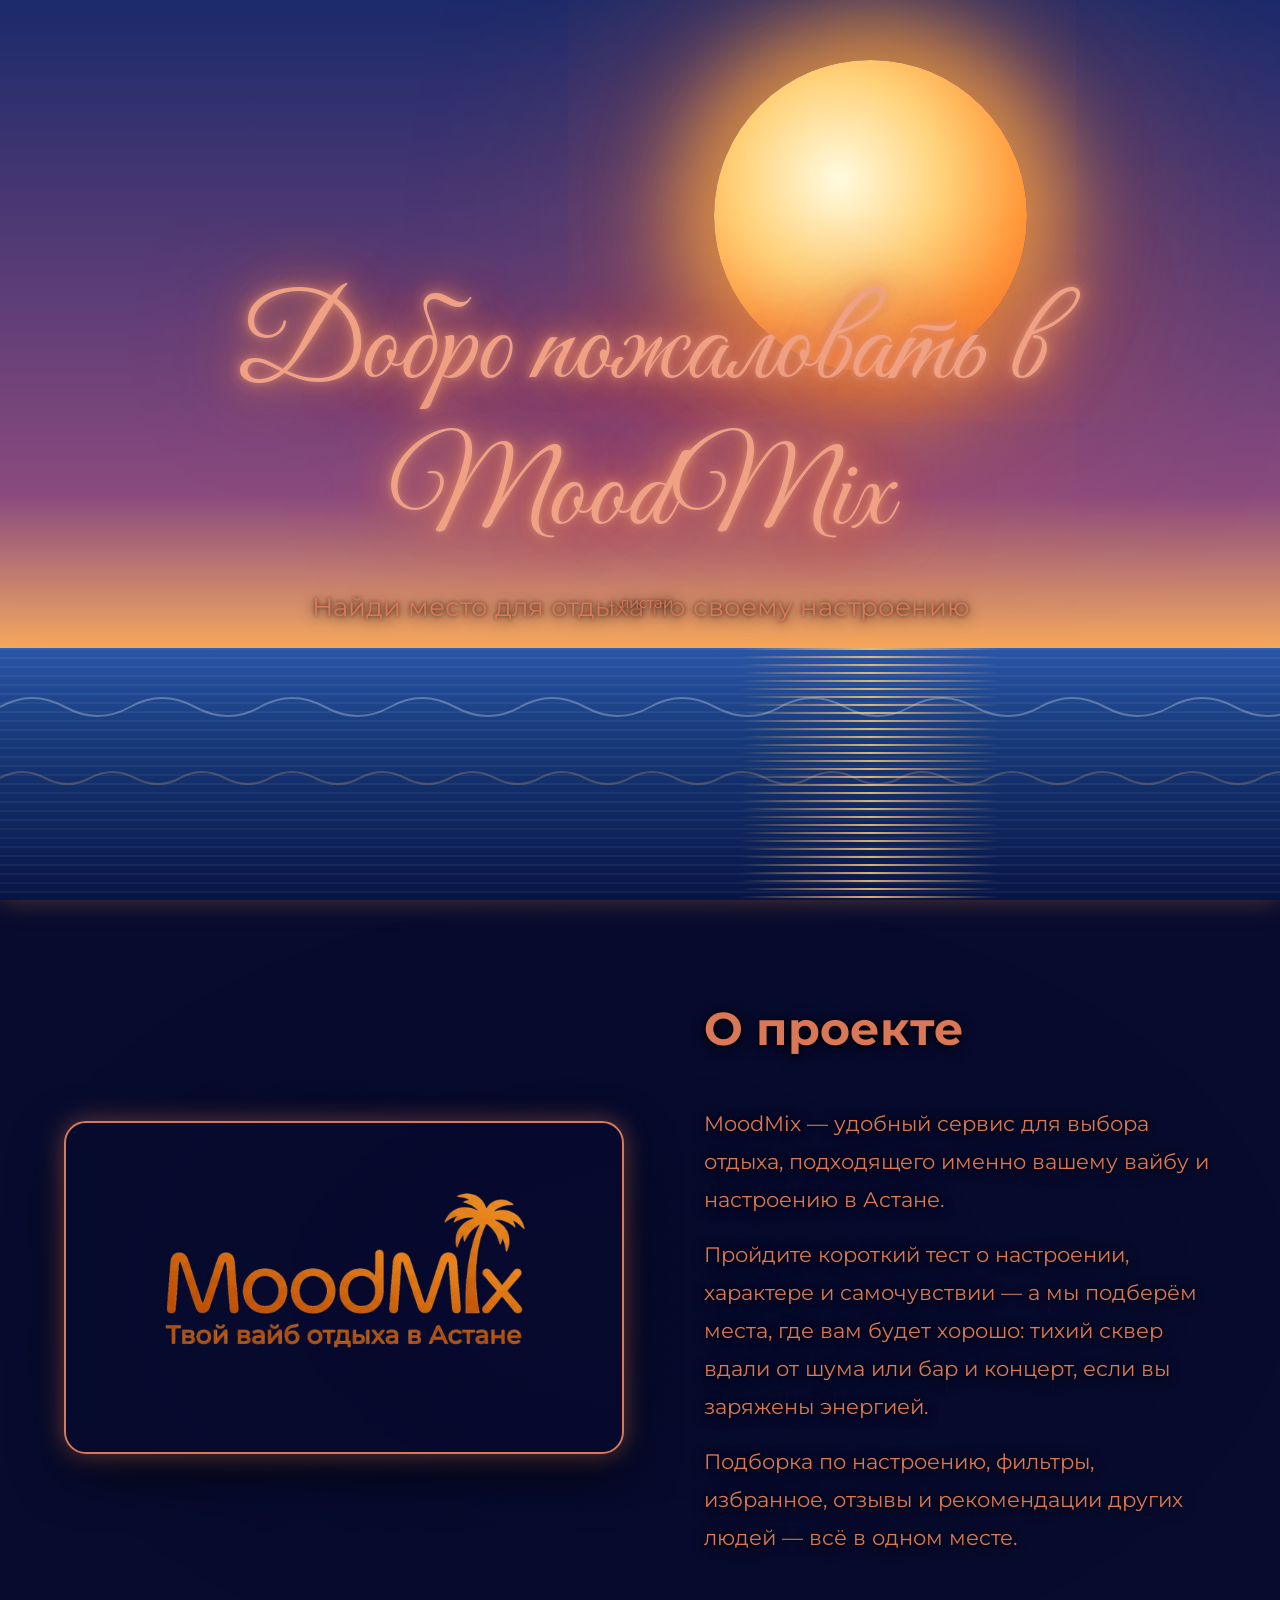
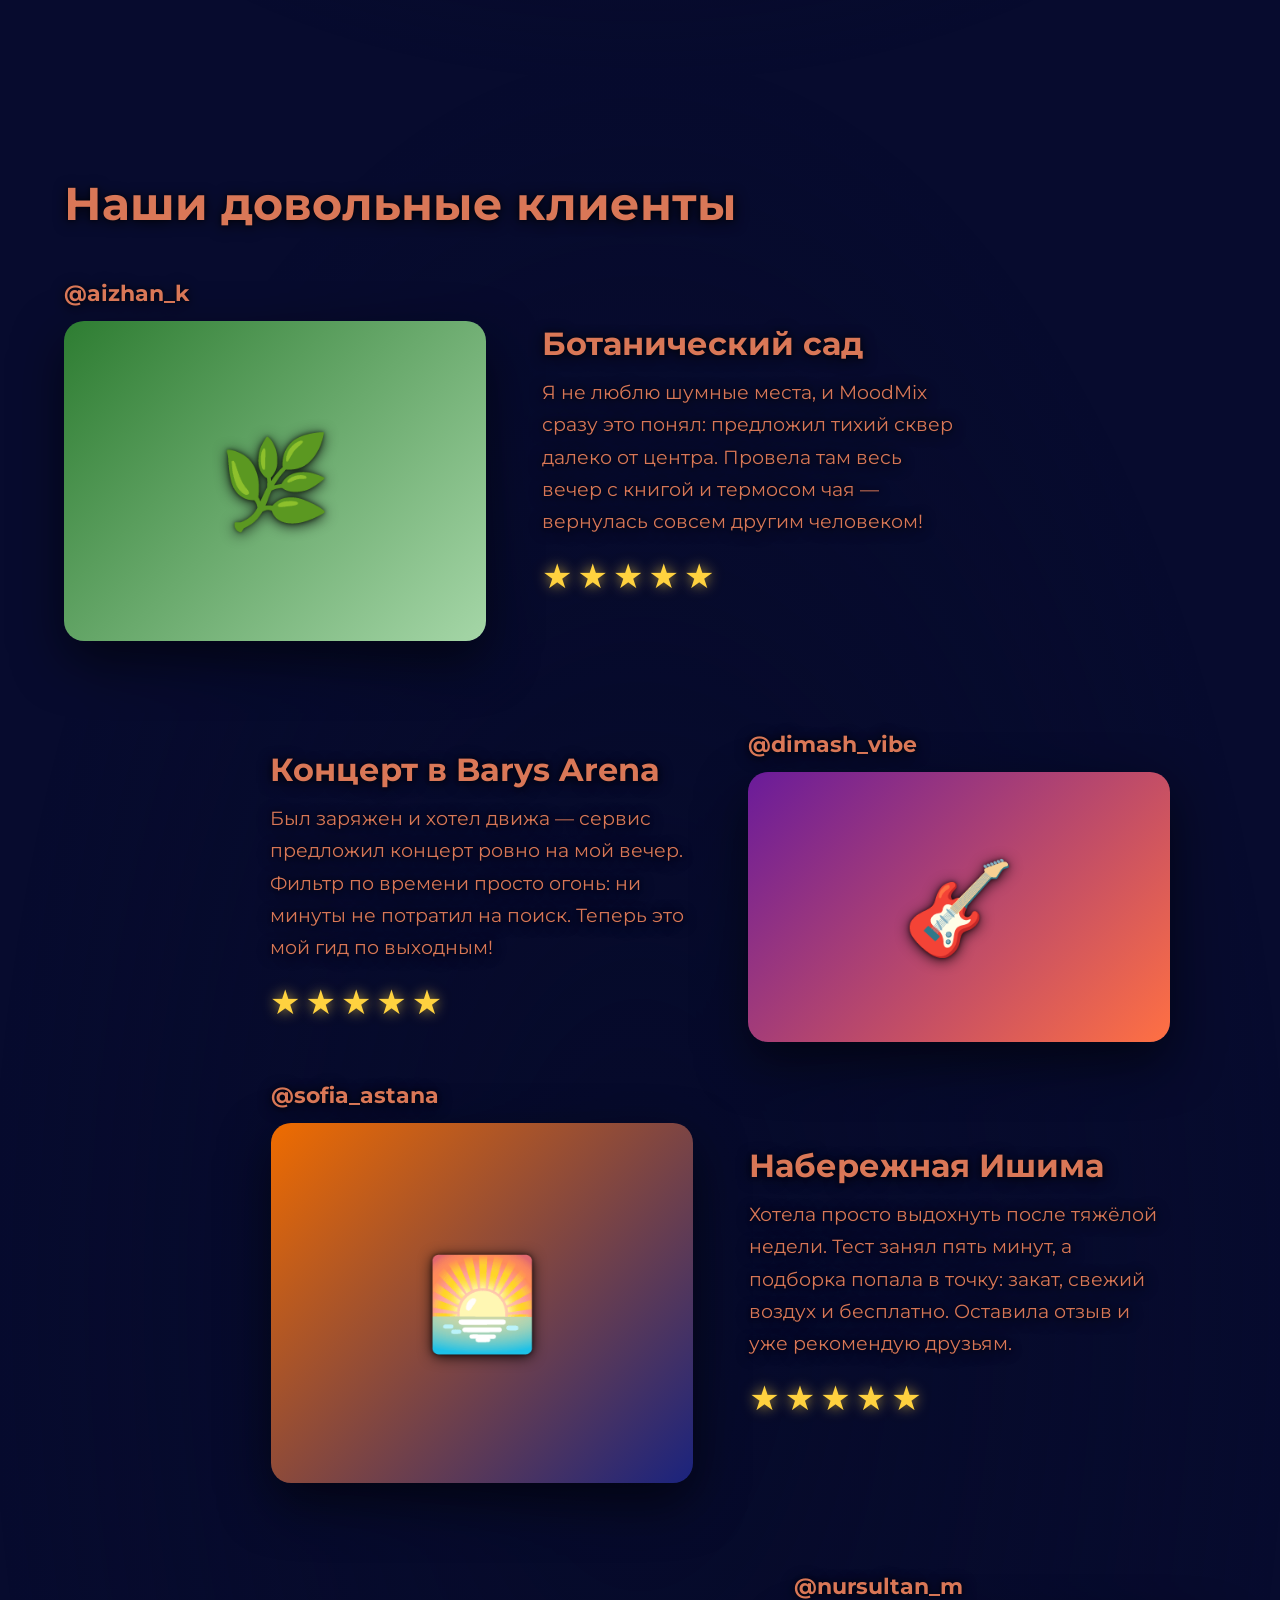
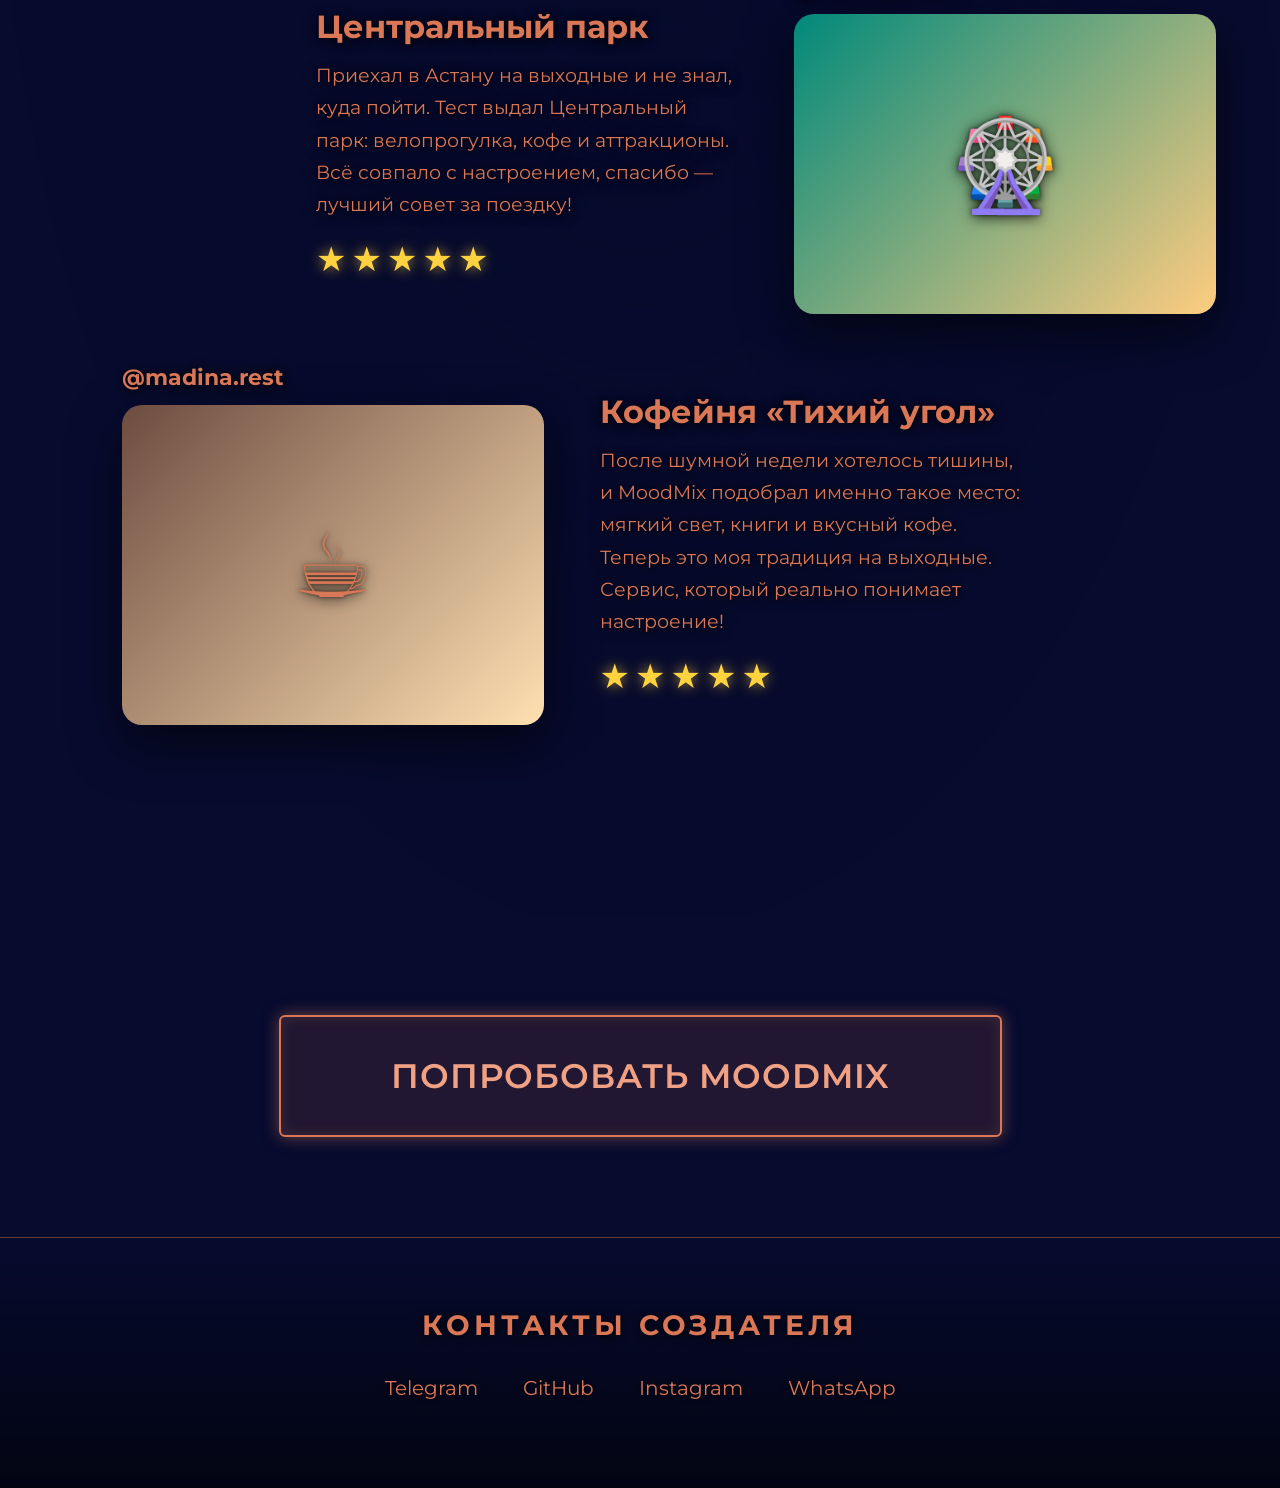
==== commit cecb3c0a: "mvp2" ====
--- a/html/index.html
+++ b/html/index.html
@@ -102,10 +102,9 @@
 
   <footer>
     <h3>КОНТАКТЫ СОЗДАТЕЛЯ</h3>
-    <a href="https://t.me/rradm1rrkaa" target="_blank">Telegram: @rradm1rrkaa</a>
+    <a href="https://t.me/rradm1rrkaa" target="_blank">Telegram</a>
     <a href="https://github.com/rradm1rrkaa" target="_blank">GitHub</a>
-    <a href="https://www.instagram.com/rradm1rrkaa/" target="_blank">Instagram</a><br>
-    <a href="tel:+77781013899">+7 778 101 38 99</a>
+    <a href="https://www.instagram.com/rradm1rrkaa/" target="_blank">Instagram</a>
     <a href="https://wa.me/+77781013899" target="_blank">WhatsApp</a>
   </footer>
 
--- a/css/style.css
+++ b/css/style.css
@@ -17,16 +17,16 @@
 body {
   font-family: 'Montserrat', system-ui, sans-serif;
   color: var(--c); text-shadow: var(--text-shadow);
-  background: var(--night); min-height: 100vh; overflow-x: hidden;
+  background: var(--night); min-height: 100vh; overflow-x: hidden; font-size: 18px;
 }
-h2 { font-size: 32px; text-align: center; margin-bottom: 36px; }
+h2 { font-size: 46px; text-align: center; margin-bottom: 48px; }
 
 /* ---------- 2. Фон «закат» (небо, солнце, луна, море) ---------- */
 #sky { position: fixed; inset: 0; z-index: -4; }
 
 #sun {
   position: fixed; left: var(--sun-x); top: 24%; z-index: -2;
-  width: min(560px, 90vw); aspect-ratio: 1; transform: translate(-50%, -50%);
+  width: min(680px, 90vw); aspect-ratio: 1; transform: translate(-50%, -50%);
 }
 #sun::after {                   /* ядро */
   content: ''; position: absolute; inset: 27%; border-radius: 50%;
@@ -75,29 +75,28 @@
   text-shadow: 0 0 6px #fff3, 0 0 14px var(--c), 0 0 32px var(--c), 0 0 64px var(--c), 0 0 110px #b4482a;
   animation: write 3.5s ease-out both, neon 3s 3.5s ease-in-out infinite alternate;
 }
-.hero p { margin-top: 16px; font-size: 18px; opacity: 0; animation: fade 1.5s 3.2s forwards; }
+.hero p { margin-top: 20px; font-size: 26px; opacity: 0; animation: fade 1.5s 3.2s forwards; }
 .hero small { position: absolute; bottom: 32vh; animation: bob 2s infinite; }
 @keyframes write { from { clip-path: inset(-60px 100% -60px -60px); } to { clip-path: inset(-60px); } }
 @keyframes neon  { to { filter: brightness(1.15) drop-shadow(0 0 12px var(--c)); } }
 @keyframes fade  { to { opacity: 1; } }
 @keyframes bob   { 50% { transform: translateY(8px); } }
 
-section { max-width: 1050px; margin: 0 auto; padding: 80px 24px; }
+section { max-width: 1840px; margin: 0 auto; padding: 100px 5vw; }
 .soft { background: radial-gradient(ellipse at center, rgba(6,10,40,.6), transparent 72%); }  /* мягкая подложка без рамок */
 
 /* О проекте: логотип в рамке слева, описание у правого края */
-.about { display: grid; grid-template-columns: minmax(260px, 440px) 1fr; gap: 40px; align-items: center; max-width: 1400px; padding: 80px 5vw; }
-.about-text { justify-self: end; max-width: 560px; }
+.about { display: grid; grid-template-columns: minmax(320px, 560px) 1fr; gap: 80px; align-items: center; }
+.about-text { justify-self: end; max-width: 780px; }
 .logo-frame { order: -1; padding: 28px; border-radius: 22px; background: rgba(7,11,46,.88); border: 2px solid var(--c); box-shadow: 0 0 24px rgba(217,119,87,.45), var(--box-shadow); }
 .about h2 { text-align: left; }
-.about p { line-height: 1.8; margin-bottom: 14px; font-size: 17px; }
+.about p { line-height: 1.8; margin-bottom: 18px; font-size: 21px; }
 .logo-frame img { display: block; width: 100%; }
 
 /* Отзывы: прижаты к левому краю */
-.reviews { max-width: 1400px; padding: 80px 5vw; }
 .reviews h2 { text-align: left; }
 
-.review { display: grid; grid-template-columns: 1fr 1fr; gap: 40px; align-items: center; width: min(720px, 100%); margin-bottom: 70px; }
+.review { display: grid; grid-template-columns: 1fr 1fr; gap: 56px; align-items: center; width: min(900px, 100%); margin-bottom: 90px; }
 /* «Хаотичное» расположение: у каждого отзыва свой сдвиг, отступ и порядок */
 .review:nth-of-type(1) { margin-left: 0; }
 .review:nth-of-type(2) { margin-left: auto; margin-right: 4%; margin-bottom: 40px; }
@@ -105,19 +104,19 @@
 .review:nth-of-type(4) { margin-left: auto; margin-bottom: 50px; }
 .review:nth-of-type(5) { margin-left: 5%; }
 .review:nth-of-type(2) .review-media, .review:nth-of-type(4) .review-media { order: 2; }
-.review:nth-of-type(2) .photo { height: 210px; }
-.review:nth-of-type(3) .photo { height: 270px; }
-.review:nth-of-type(4) .photo { height: 230px; }
-.review-user { font-weight: 700; font-size: 18px; margin-bottom: 12px; }
-.photo { height: 250px; border-radius: 18px; display: grid; place-items: center; font-size: 72px; box-shadow: var(--box-shadow); }
-.review-body h3 { font-size: 24px; margin-bottom: 12px; }
-.review-body p { line-height: 1.7; font-size: 16px; }
-.stars { color: #ffd23f; font-size: 26px; letter-spacing: 4px; margin-top: 14px; text-shadow: 0 0 14px rgba(255,210,63,.7); }
+.review:nth-of-type(2) .photo { height: 270px; }
+.review:nth-of-type(3) .photo { height: 360px; }
+.review:nth-of-type(4) .photo { height: 300px; }
+.review-user { font-weight: 700; font-size: 22px; margin-bottom: 14px; }
+.photo { height: 320px; border-radius: 20px; display: grid; place-items: center; font-size: 90px; box-shadow: var(--box-shadow); }
+.review-body h3 { font-size: 32px; margin-bottom: 14px; }
+.review-body p { line-height: 1.7; font-size: 19px; }
+.stars { color: #ffd23f; font-size: 34px; letter-spacing: 5px; margin-top: 16px; text-shadow: 0 0 14px rgba(255,210,63,.7); }
 
 .cta { text-align: center; }
-footer { text-align: center; padding: 50px 20px 60px; border-top: 1px solid rgba(217,119,87,.5); background: linear-gradient(transparent, rgba(0,0,0,.6)); }
-footer h3 { letter-spacing: 3px; margin-bottom: 20px; }
-footer a { color: var(--c); margin: 6px 14px; display: inline-block; text-decoration: none; }
+footer { text-align: center; padding: 70px 20px 80px; font-size: 20px; border-top: 1px solid rgba(217,119,87,.5); background: linear-gradient(transparent, rgba(0,0,0,.6)); }
+footer h3 { letter-spacing: 4px; font-size: 28px; margin-bottom: 26px; }
+footer a { color: var(--c); margin: 8px 20px; display: inline-block; text-decoration: none; }
 footer a:hover { color: var(--c-light); text-shadow: 0 0 14px var(--c); }
 .fade { opacity: 0; transform: translateY(40px); transition: 1s; }
 .fade.in { opacity: 1; transform: none; }
@@ -130,22 +129,22 @@
   box-shadow: 0 0 16px rgba(217,119,87,.5), inset 0 0 14px rgba(217,119,87,.18); transition: .25s;
 }
 .btn:hover { background: var(--c); color: #1b0f0a; transform: translateY(-3px); box-shadow: 0 10px 34px rgba(217,119,87,.75); }
-.btn.big { font-size: 24px; padding: 28px 64px; border-radius: 6px; letter-spacing: 1px; }
+.btn.big { font-size: 34px; padding: 38px 110px; border-radius: 6px; letter-spacing: 1px; }
 .btn.ghost { background: rgba(0,0,0,.25); box-shadow: 0 4px 14px rgba(0,0,0,.4); }
 .btn.sm { padding: 8px 14px; font-size: 13px; }
 
 /* ---------- 6. Сервис (app.html) ---------- */
 .top { display: flex; justify-content: space-between; align-items: center; padding: 12px 26px; position: sticky; top: 0; z-index: 5; background: rgba(7,11,46,.78); backdrop-filter: blur(8px); box-shadow: 0 6px 24px rgba(0,0,0,.5); }
-.top img { height: 52px; }
+.top img { height: 64px; }
 .top nav { display: flex; gap: 10px; flex-wrap: wrap; }
-main { max-width: 1050px; margin: 0 auto; padding: 30px 18px; }
+main { max-width: 1700px; margin: 0 auto; padding: 40px 4vw; }
 main.center { display: grid; place-items: center; min-height: calc(100vh - 76px); }
 
 .glass { background: rgba(8,12,40,.68); border: 1px solid rgba(217,119,87,.3); border-radius: 20px; padding: 26px; box-shadow: var(--box-shadow); backdrop-filter: blur(8px); }
 .box { width: min(460px, 92vw); }
 .box h2 { margin-bottom: 16px; }
-.quiz { width: min(580px, 92vw); height: 410px; display: flex; flex-direction: column; justify-content: space-between; }   /* окно теста — фиксированного размера */
-.quiz h2 { min-height: 96px; display: flex; align-items: center; margin: 0; }
+.quiz { width: min(700px, 92vw); height: 470px; display: flex; flex-direction: column; justify-content: space-between; }   /* окно теста — фиксированного размера */
+.quiz h2 { font-size: 28px; min-height: 110px; display: flex; align-items: center; margin: 0; }
 .quiz .opts { display: grid; grid-template-columns: repeat(5, 1fr); margin: 0; }
 
 input, select, textarea { width: 100%; padding: 12px; margin: 6px 0; border-radius: 10px; border: 1px solid var(--c); background: rgba(0,0,0,.35); color: var(--c-light); font: inherit; text-shadow: none; }
@@ -158,18 +157,18 @@
 .bar i { display: block; height: 100%; background: var(--c); box-shadow: 0 0 12px var(--c); transition: .3s; }
 
 .filters { display: grid; grid-template-columns: repeat(auto-fit, minmax(150px, 1fr)); gap: 10px; margin-bottom: 22px; }
-.grid { display: grid; grid-template-columns: repeat(auto-fill, minmax(240px, 1fr)); gap: 20px; }
+.grid { display: grid; grid-template-columns: repeat(auto-fill, minmax(300px, 1fr)); gap: 26px; }
 .card { cursor: pointer; padding: 0; overflow: hidden; transition: .25s; }
 .card:hover { transform: translateY(-5px); }
-.card .ph { height: 130px; display: grid; place-items: center; font-size: 56px; }
-.card .in { padding: 14px; font-size: 13px; line-height: 1.55; }
+.card .ph { height: 170px; display: grid; place-items: center; font-size: 56px; }
+.card .in { padding: 18px; font-size: 15px; line-height: 1.55; }
 .st { font-weight: 700; }
 .open { color: #6dff9c; }
 .closed { color: #ff7a7a; }
 
 .modal { position: fixed; inset: 0; background: rgba(0,0,10,.7); display: none; place-items: center; z-index: 20; padding: 14px; overflow: auto; }
 .modal.on { display: grid; }
-.mc { background: #0f1648; max-width: 560px; width: 100%; border-radius: 20px; padding: 22px; border: 1px solid var(--c); box-shadow: var(--box-shadow); max-height: 92vh; overflow: auto; }
+.mc { background: #0f1648; max-width: 680px; width: 100%; border-radius: 20px; padding: 22px; border: 1px solid var(--c); box-shadow: var(--box-shadow); max-height: 92vh; overflow: auto; }
 .car { position: relative; }
 .car .ph { height: 200px; border-radius: 14px; display: grid; place-items: center; font-size: 64px; }
 .car button { position: absolute; top: 50%; background: rgba(0,0,0,.55); color: var(--c-light); border: 0; border-radius: 50%; width: 34px; height: 34px; cursor: pointer; }
